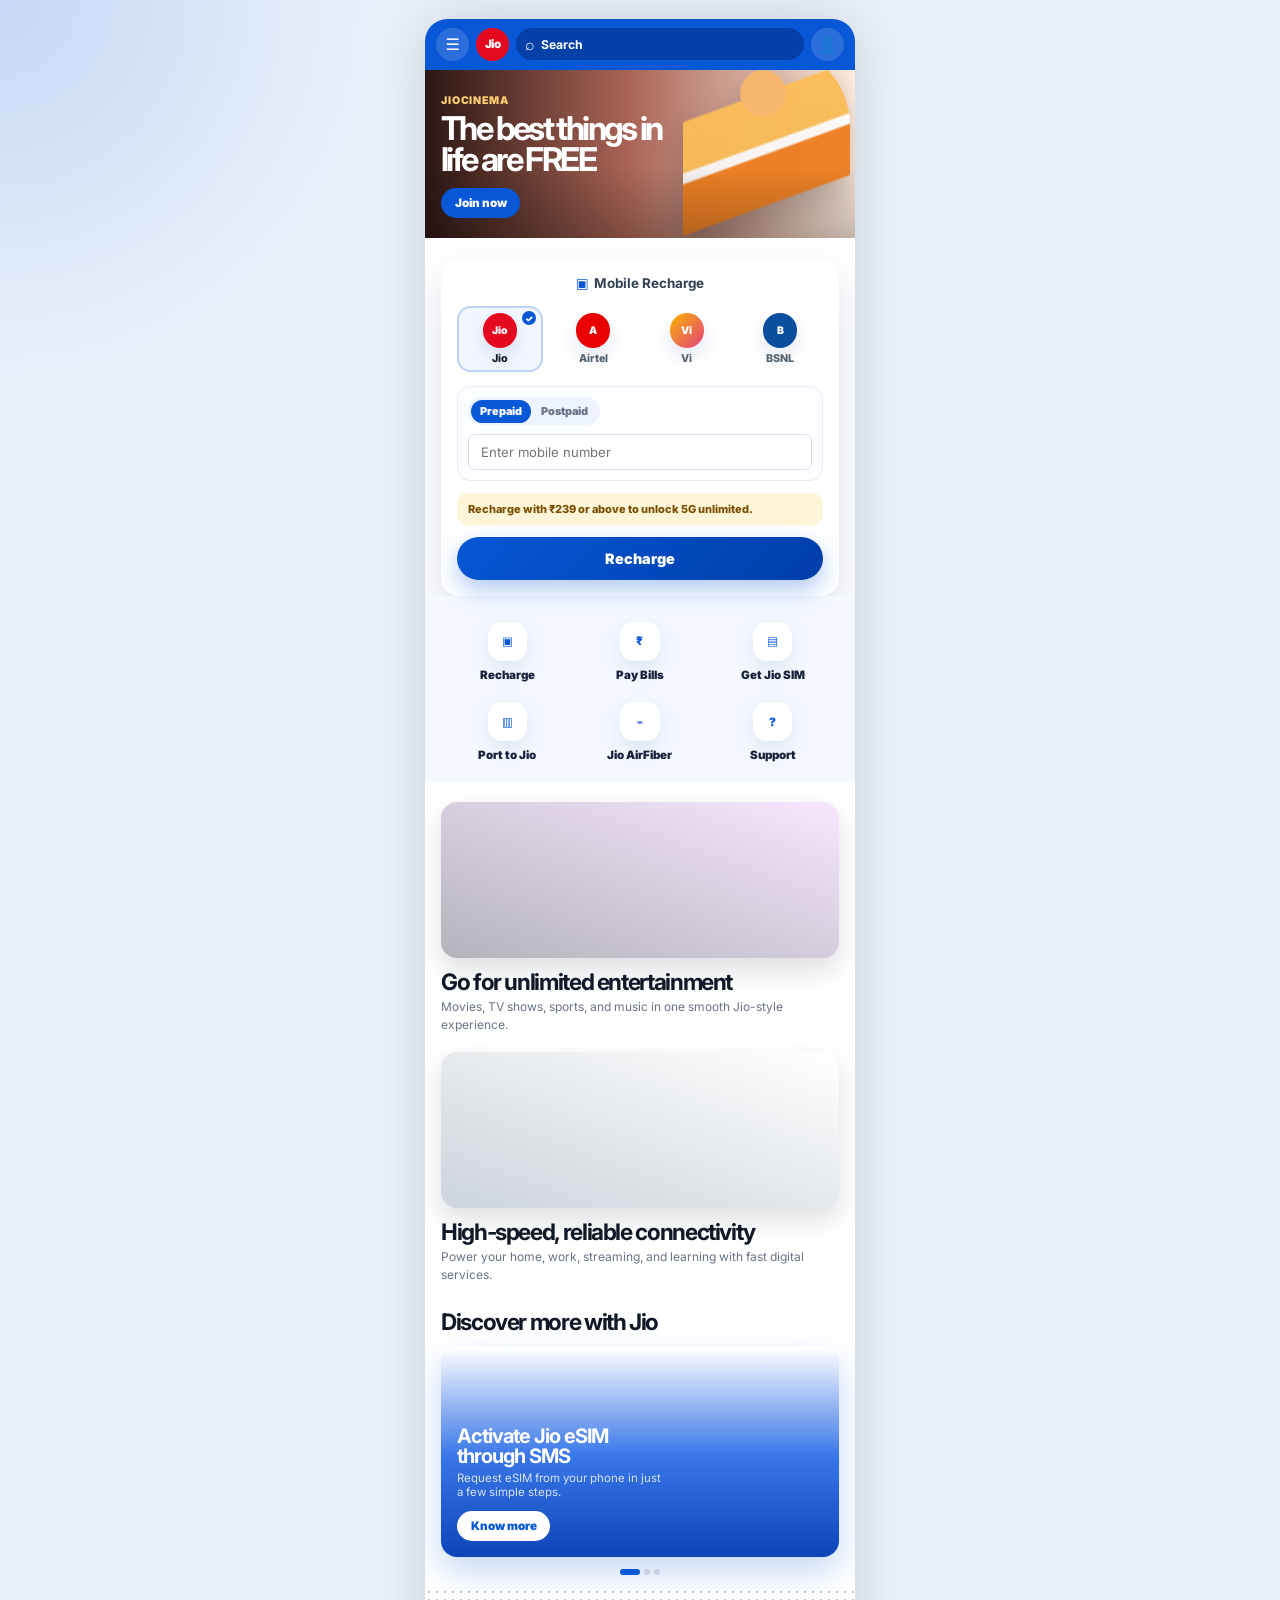
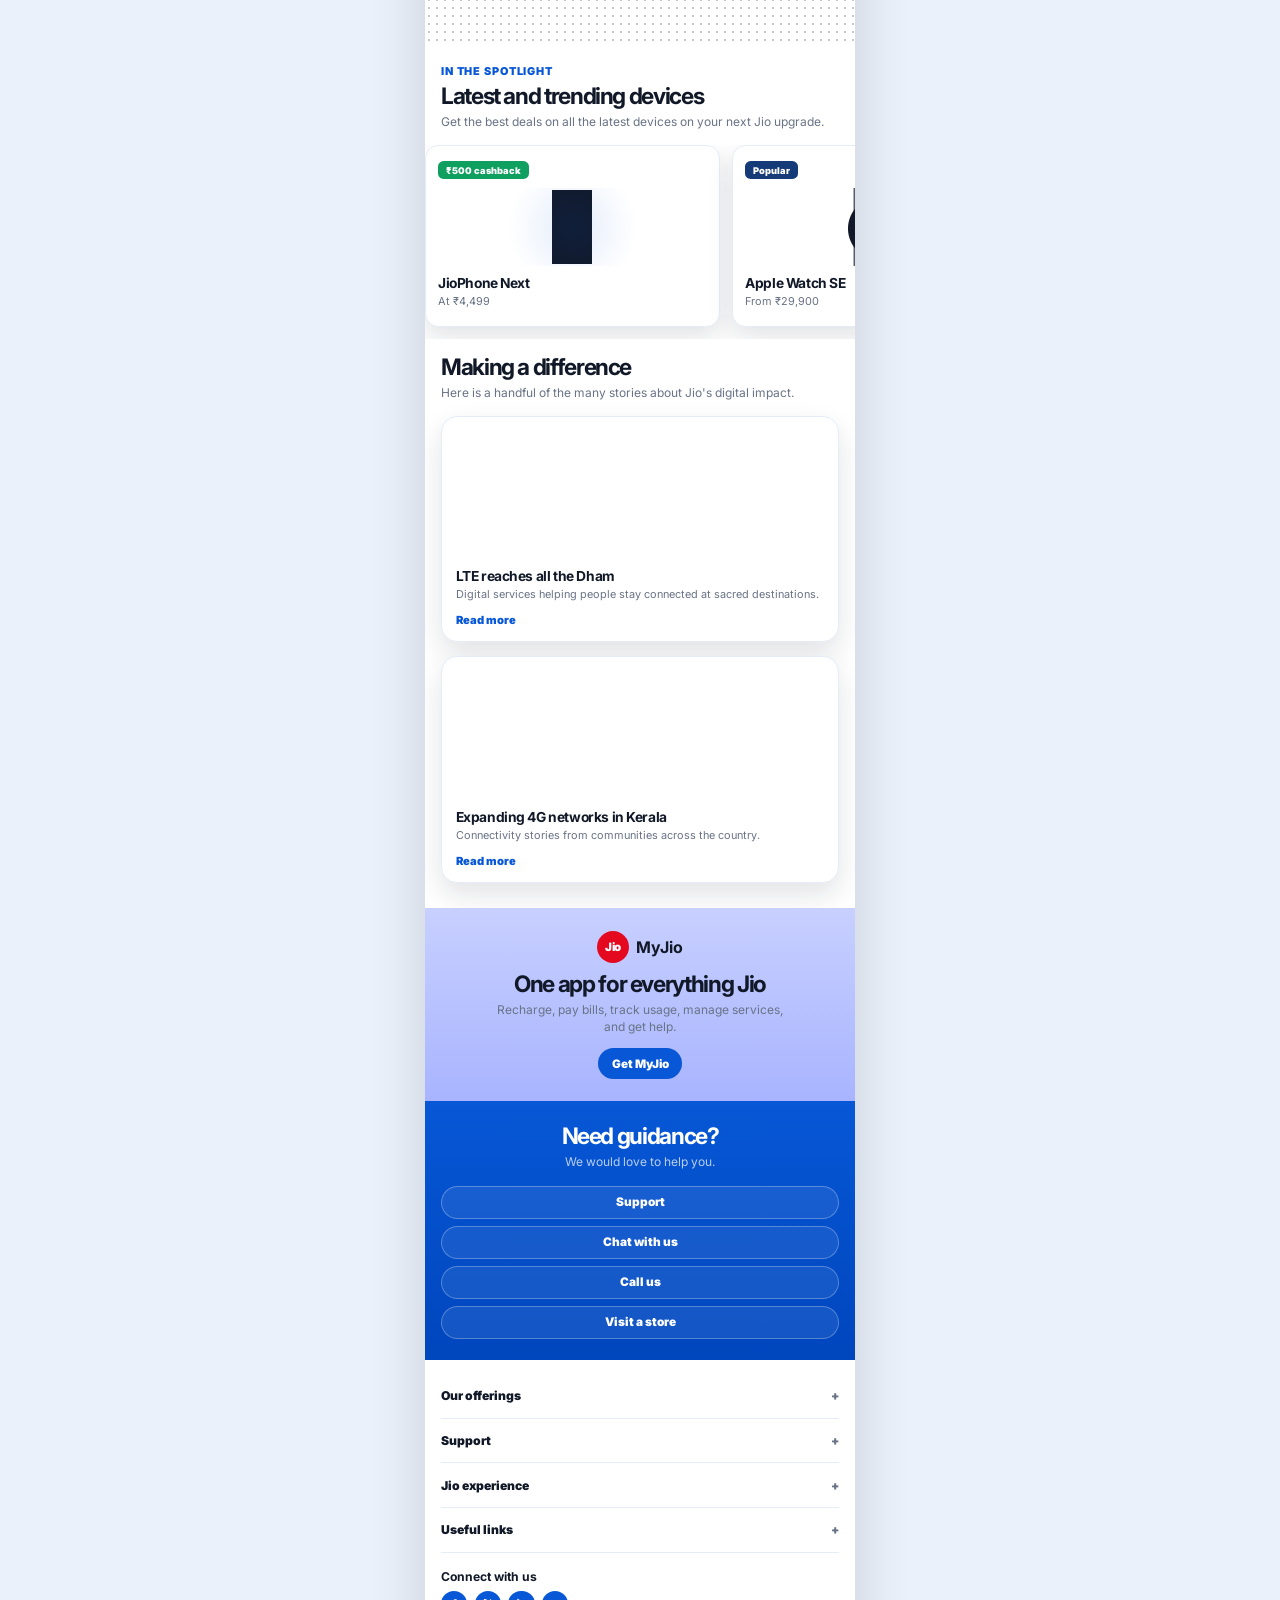
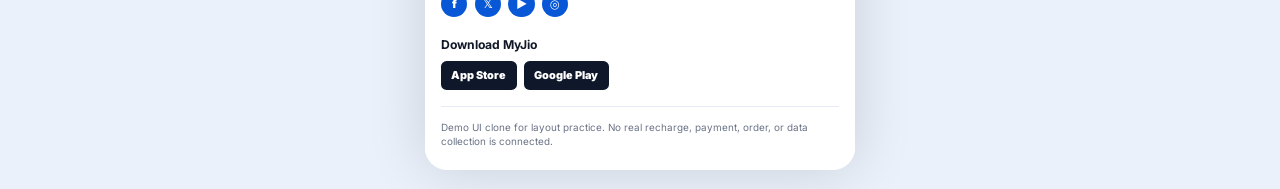
==== index.html @ ea224d12 "Add files via upload" ====
<!DOCTYPE html>
<html lang="en">
<head>
  <meta charset="UTF-8" />
  <meta name="viewport" content="width=device-width, initial-scale=1.0" />
  <meta name="theme-color" content="#0757d6" />
  <title>Jio Style Home Page Clone</title>
  <link rel="preconnect" href="https://fonts.googleapis.com" />
  <link rel="preconnect" href="https://fonts.gstatic.com" crossorigin />
  <link href="https://fonts.googleapis.com/css2?family=Inter:wght@400;500;600;700;800;900&display=swap" rel="stylesheet" />
  <link rel="stylesheet" href="styles.css" />
</head>
<body>
  <div class="mobile-page">
    <header class="jio-header">
      <button class="icon-button" type="button" aria-label="Open menu">☰</button>

      <a class="brand" href="#" aria-label="Jio home">
        <span class="jio-logo">Jio</span>
      </a>

      <label class="search-box" aria-label="Search">
        <span>⌕</span>
        <input type="text" value="Search" readonly />
      </label>

      <button class="profile-button" type="button" aria-label="Profile">👤</button>
    </header>

    <main>
      <section class="hero-banner">
        <div class="hero-copy">
          <p>JioCinema</p>
          <h1>The best things in life are FREE</h1>
          <a href="#recharge">Join now</a>
        </div>
        <div class="hero-person" aria-hidden="true"></div>
      </section>

      <section class="recharge-card" id="recharge">
        <div class="card-title">
          <span class="tiny-phone">▣</span>
          <strong>Mobile Recharge</strong>
        </div>

        <div class="service-tabs" aria-label="Choose mobile operator">
          <button class="active" type="button" data-operator="Jio" aria-pressed="true">
            <span class="mini-logo red">Jio</span>
            Jio
          </button>
          <button type="button" data-operator="Airtel" aria-pressed="false">
            <span class="mini-logo coral">A</span>
            Airtel
          </button>
          <button type="button" data-operator="Vi" aria-pressed="false">
            <span class="mini-logo pink">Vi</span>
            Vi
          </button>
          <button type="button" data-operator="BSNL" aria-pressed="false">
            <span class="mini-logo pale">B</span>
            BSNL
          </button>
        </div>

        <div class="number-box">
          <div class="plan-toggle">
            <button class="selected" type="button">Prepaid</button>
            <button type="button">Postpaid</button>
          </div>
          <input id="mobileNumber" type="tel" inputmode="numeric" maxlength="10" placeholder="Enter mobile number" aria-label="Enter mobile number" />
        </div>

        <p class="recharge-hint" id="rechargeHint">Recharge with ₹239 or above to unlock 5G unlimited.</p>
        <button class="primary-cta" id="rechargeButton" type="button">Recharge</button>
      </section>

      <section class="quick-links" aria-label="Popular services">
        <a href="#recharge">
          <span>▣</span>
          Recharge
        </a>
        <a href="#devices">
          <span>₹</span>
          Pay Bills
        </a>
        <a href="#discover">
          <span>▤</span>
          Get Jio SIM
        </a>
        <a href="#connectivity">
          <span>▥</span>
          Port to Jio
        </a>
        <a href="#discover">
          <span>⌁</span>
          Jio AirFiber
        </a>
        <a href="#guidance">
          <span>?</span>
          Support
        </a>
      </section>

      <section class="story-card entertainment">
        <div class="story-image" aria-hidden="true"></div>
        <h2>Go for unlimited entertainment</h2>
        <p>Movies, TV shows, sports, and music in one smooth Jio-style experience.</p>
      </section>

      <section class="story-card connectivity" id="connectivity">
        <div class="story-image" aria-hidden="true"></div>
        <h2>High-speed, reliable connectivity</h2>
        <p>Power your home, work, streaming, and learning with fast digital services.</p>
      </section>

      <section class="discover-section" id="discover">
        <h2>Discover more with Jio</h2>

        <article class="esim-card">
          <div>
            <h3>Activate Jio eSIM through SMS</h3>
            <p>Request eSIM from your phone in just a few simple steps.</p>
            <a href="#">Know more</a>
          </div>
        </article>

        <div class="slider-dots" aria-hidden="true">
          <span class="active"></span>
          <span></span>
          <span></span>
        </div>
      </section>

      <div class="dot-divider" aria-hidden="true"></div>

      <section class="devices-section" id="devices">
        <p class="section-kicker">In the spotlight</p>
        <h2>Latest and trending devices</h2>
        <p class="section-copy">Get the best deals on all the latest devices on your next Jio upgrade.</p>

        <div class="device-list">
          <article class="device-card">
            <span class="offer-badge">₹500 cashback</span>
            <div class="device-visual phone-device" aria-hidden="true"></div>
            <h3>JioPhone Next</h3>
            <p>At ₹4,499</p>
          </article>

          <article class="device-card">
            <span class="offer-badge green">Popular</span>
            <div class="device-visual watch-device" aria-hidden="true"></div>
            <h3>Apple Watch SE</h3>
            <p>From ₹29,900</p>
          </article>
        </div>
      </section>

      <section class="impact-section">
        <h2>Making a difference</h2>
        <p class="section-copy">Here is a handful of the many stories about Jio's digital impact.</p>

        <article class="impact-card home">
          <div class="impact-image" aria-hidden="true"></div>
          <h3>LTE reaches all the Dham</h3>
          <p>Digital services helping people stay connected at sacred destinations.</p>
          <a href="#">Read more</a>
        </article>

        <article class="impact-card lake">
          <div class="impact-image" aria-hidden="true"></div>
          <h3>Expanding 4G networks in Kerala</h3>
          <p>Connectivity stories from communities across the country.</p>
          <a href="#">Read more</a>
        </article>
      </section>

      <section class="myjio-cta">
        <div class="myjio-lockup">
          <span class="jio-logo">Jio</span>
          <strong>MyJio</strong>
        </div>
        <h2>One app for everything Jio</h2>
        <p>Recharge, pay bills, track usage, manage services, and get help.</p>
        <a href="#guidance">Get MyJio</a>
      </section>

      <section class="guidance" id="guidance">
        <h2>Need guidance?</h2>
        <p>We would love to help you.</p>
        <div class="help-actions">
          <a href="#">Support</a>
          <a href="#">Chat with us</a>
          <a href="#">Call us</a>
          <a href="#">Visit a store</a>
        </div>
      </section>

      <footer class="footer">
        <div class="footer-links">
          <details>
            <summary>Our offerings</summary>
            <a href="#">Mobile</a>
            <a href="#">JioFiber</a>
            <a href="#">AirFiber</a>
          </details>
          <details>
            <summary>Support</summary>
            <a href="#">Track request</a>
            <a href="#">Contact us</a>
          </details>
          <details>
            <summary>Jio experience</summary>
            <a href="#">Apps</a>
            <a href="#">Devices</a>
          </details>
          <details>
            <summary>Useful links</summary>
            <a href="#">Recharge</a>
            <a href="#">Locate store</a>
          </details>
        </div>

        <div class="social-row" aria-label="Social links">
          <strong>Connect with us</strong>
          <span>f</span>
          <span>𝕏</span>
          <span>▶</span>
          <span>◎</span>
        </div>

        <div class="download-row">
          <strong>Download MyJio</strong>
          <div>
            <span class="store-badge">App Store</span>
            <span class="store-badge">Google Play</span>
          </div>
        </div>

        <p class="legal">Demo UI clone for layout practice. No real recharge, payment, order, or data collection is connected.</p>
      </footer>
    </main>
  </div>

  <script src="script.js"></script>
</body>
</html>
---- styles.css ----
:root {
  --jio-blue: #0757d6;
  --jio-blue-dark: #003ea9;
  --jio-red: #e50920;
  --ink: #111827;
  --muted: #697386;
  --soft: #f3f7ff;
  --line: #e6ecf7;
  --card: #ffffff;
  --shadow: 0 18px 46px rgba(0, 32, 96, 0.13);
}

* {
  box-sizing: border-box;
}

html {
  scroll-behavior: smooth;
}

body {
  margin: 0;
  min-height: 100vh;
  font-family: "Inter", system-ui, -apple-system, BlinkMacSystemFont, "Segoe UI", sans-serif;
  color: var(--ink);
  background:
    radial-gradient(circle at top left, rgba(7, 87, 214, 0.16), transparent 24rem),
    #eaf1fb;
}

a {
  color: inherit;
  text-decoration: none;
}

button,
input {
  font: inherit;
}

button {
  cursor: pointer;
}

.mobile-page {
  width: min(100vw, 430px);
  min-height: 100vh;
  margin: 0 auto;
  overflow: hidden;
  background: #fff;
  box-shadow: 0 0 60px rgba(0, 0, 0, 0.14);
}

.jio-header {
  position: sticky;
  top: 0;
  z-index: 20;
  display: grid;
  grid-template-columns: auto auto 1fr auto;
  gap: 0.45rem;
  align-items: center;
  padding: 0.55rem 0.7rem;
  color: #fff;
  background: var(--jio-blue);
}

.icon-button,
.profile-button {
  display: grid;
  width: 2.05rem;
  height: 2.05rem;
  place-items: center;
  border: 0;
  border-radius: 999px;
  color: #fff;
  background: rgba(255, 255, 255, 0.14);
}

.brand {
  display: inline-flex;
  align-items: center;
}

.jio-logo {
  display: inline-grid;
  width: 2.05rem;
  height: 2.05rem;
  place-items: center;
  border-radius: 50%;
  color: #fff;
  background: var(--jio-red);
  font-size: 0.72rem;
  font-weight: 900;
  letter-spacing: -0.06em;
}

.search-box {
  display: flex;
  align-items: center;
  gap: 0.25rem;
  min-width: 0;
  height: 2rem;
  padding: 0 0.55rem;
  border-radius: 999px;
  background: rgba(0, 43, 125, 0.5);
}

.search-box input {
  width: 100%;
  min-width: 0;
  border: 0;
  outline: 0;
  color: #fff;
  background: transparent;
  font-size: 0.76rem;
  font-weight: 700;
}

.hero-banner {
  position: relative;
  min-height: 168px;
  overflow: hidden;
  background:
    linear-gradient(90deg, rgba(30, 8, 5, 0.94), rgba(135, 39, 19, 0.72) 47%, rgba(255, 159, 81, 0.18)),
    url("https://images.unsplash.com/photo-1517841905240-472988babdf9?auto=format&fit=crop&w=760&q=80") center right / cover;
}

.hero-banner::after {
  position: absolute;
  inset: auto 0 0;
  height: 42%;
  content: "";
  background: linear-gradient(0deg, rgba(0, 0, 0, 0.24), transparent);
}

.hero-copy {
  position: relative;
  z-index: 2;
  width: 56%;
  padding: 1.55rem 0 1.15rem 1rem;
  color: #fff;
}

.hero-copy p {
  margin: 0 0 0.35rem;
  color: #ffce73;
  font-size: 0.66rem;
  font-weight: 900;
  text-transform: uppercase;
  letter-spacing: 0.08em;
}

.hero-copy h1 {
  margin: 0 0 0.75rem;
  font-size: clamp(1.35rem, 8vw, 2.05rem);
  line-height: 0.96;
  letter-spacing: -0.08em;
}

.hero-copy a,
.esim-card a,
.myjio-cta a {
  display: inline-flex;
  align-items: center;
  justify-content: center;
  min-height: 1.9rem;
  padding: 0 0.85rem;
  border-radius: 999px;
  color: #fff;
  background: var(--jio-blue);
  font-size: 0.73rem;
  font-weight: 900;
}

.hero-person {
  position: absolute;
  right: 0.3rem;
  bottom: -1.1rem;
  width: 39%;
  height: 125%;
  border-radius: 5rem 5rem 0 0;
  background:
    radial-gradient(circle at 48% 23%, #f7b66e 0 12%, transparent 13%),
    linear-gradient(160deg, transparent 28%, rgba(250, 188, 88, 0.96) 29% 47%, rgba(255, 255, 255, 0.9) 48% 51%, rgba(237, 128, 36, 0.98) 52% 70%, transparent 71%);
  filter: drop-shadow(0 14px 16px rgba(0, 0, 0, 0.24));
}

.recharge-card {
  width: calc(100% - 2rem);
  margin: 1.35rem auto 0;
  padding: 1rem;
  border-radius: 1.1rem;
  background: #fff;
  box-shadow: var(--shadow);
}

.card-title {
  display: flex;
  justify-content: center;
  gap: 0.35rem;
  align-items: center;
  margin-bottom: 0.9rem;
  color: #334155;
  font-size: 0.84rem;
}

.tiny-phone {
  color: var(--jio-blue);
}

.service-tabs {
  display: grid;
  grid-template-columns: repeat(4, 1fr);
  gap: 0.5rem;
  margin-bottom: 0.85rem;
}

.service-tabs button {
  position: relative;
  display: grid;
  justify-items: center;
  gap: 0.25rem;
  border: 2px solid transparent;
  border-radius: 0.85rem;
  padding: 0.35rem 0.15rem;
  color: #526070;
  background: transparent;
  font-size: 0.67rem;
  font-weight: 800;
}

.mini-logo {
  display: grid;
  width: 2.15rem;
  height: 2.15rem;
  place-items: center;
  border-radius: 50%;
  color: #fff;
  font-size: 0.65rem;
  font-weight: 900;
  box-shadow: 0 8px 20px rgba(0, 48, 120, 0.12);
}

.service-tabs .active {
  color: #111827;
  border-color: rgba(7, 87, 214, 0.22);
  background: #f2f7ff;
}

.service-tabs .active::after {
  position: absolute;
  right: 0.28rem;
  top: 0.22rem;
  display: grid;
  width: 0.9rem;
  height: 0.9rem;
  place-items: center;
  border-radius: 50%;
  color: #fff;
  background: var(--jio-blue);
  content: "✓";
  font-size: 0.58rem;
  font-weight: 900;
}

.red {
  background: var(--jio-red);
}

.coral {
  background: #e90000;
}

.pink {
  background: linear-gradient(135deg, #f8b400, #e53f80);
}

.pale {
  color: #fff;
  background: #0a4f9e;
}

.number-box {
  padding: 0.65rem;
  border: 1px solid var(--line);
  border-radius: 0.8rem;
  background: #fbfdff;
}

.plan-toggle {
  display: inline-flex;
  margin-bottom: 0.55rem;
  padding: 0.16rem;
  border-radius: 999px;
  background: #eef4ff;
}

.plan-toggle button {
  border: 0;
  border-radius: 999px;
  padding: 0.28rem 0.58rem;
  color: var(--muted);
  background: transparent;
  font-size: 0.68rem;
  font-weight: 900;
}

.plan-toggle .selected {
  color: #fff;
  background: var(--jio-blue);
}

.number-box input {
  width: 100%;
  height: 2.25rem;
  border: 1px solid #d5deee;
  border-radius: 0.45rem;
  outline: 0;
  padding: 0 0.7rem;
  font-size: 0.82rem;
}

.recharge-hint {
  margin: 0.75rem 0;
  padding: 0.55rem 0.7rem;
  border-radius: 0.65rem;
  color: #7a4e00;
  background: #fff5d9;
  font-size: 0.69rem;
  font-weight: 800;
}

.demo-message {
  color: #0046bd;
  background: #eaf2ff;
}

.primary-cta {
  width: 100%;
  min-height: 2.7rem;
  border: 0;
  border-radius: 999px;
  color: #fff;
  background: linear-gradient(135deg, #0757d6, #003ea9);
  font-size: 0.9rem;
  font-weight: 900;
  box-shadow: 0 10px 24px rgba(7, 87, 214, 0.32);
}

.quick-links {
  display: grid;
  grid-template-columns: repeat(3, 1fr);
  row-gap: 1.25rem;
  padding: 1.6rem 1rem 1.3rem;
  background: #f5f8ff;
}

.quick-links a {
  display: grid;
  justify-items: center;
  gap: 0.45rem;
  color: #17233c;
  font-size: 0.72rem;
  font-weight: 900;
}

.quick-links span {
  display: grid;
  width: 2.45rem;
  height: 2.45rem;
  place-items: center;
  border-radius: 0.85rem;
  color: var(--jio-blue);
  background: #fff;
  box-shadow: 0 7px 20px rgba(18, 74, 145, 0.11);
}

.story-card,
.discover-section,
.devices-section,
.impact-section {
  padding: 1.15rem 1rem 0;
  background: #fff;
}

.story-image {
  height: 156px;
  margin-bottom: 0.75rem;
  border-radius: 1rem;
  background-size: cover;
  background-position: center;
  box-shadow: 0 12px 28px rgba(15, 23, 42, 0.14);
}

.entertainment .story-image {
  background:
    linear-gradient(20deg, rgba(7, 5, 29, 0.3), rgba(178, 22, 255, 0.1)),
    url("https://images.unsplash.com/photo-1535016120720-40c646be5580?auto=format&fit=crop&w=760&q=80") center / cover;
}

.connectivity .story-image {
  background:
    linear-gradient(20deg, rgba(5, 39, 78, 0.2), rgba(255, 255, 255, 0.05)),
    url("https://images.unsplash.com/photo-1517048676732-d65bc937f952?auto=format&fit=crop&w=760&q=80") center / cover;
}

.story-card h2,
.discover-section h2,
.devices-section h2,
.impact-section h2,
.myjio-cta h2,
.guidance h2 {
  margin: 0 0 0.35rem;
  font-size: 1.42rem;
  line-height: 1.02;
  letter-spacing: -0.06em;
}

.story-card p,
.section-copy,
.myjio-cta p,
.guidance p,
.legal {
  margin: 0;
  color: var(--muted);
  font-size: 0.75rem;
  line-height: 1.45;
}

.discover-section {
  padding-top: 1.7rem;
}

.esim-card {
  display: flex;
  align-items: flex-end;
  min-height: 210px;
  margin-top: 0.85rem;
  padding: 1rem;
  border-radius: 1rem;
  color: #fff;
  background:
    linear-gradient(0deg, rgba(0, 58, 181, 0.95) 0%, rgba(0, 80, 226, 0.78) 48%, rgba(255, 255, 255, 0.05) 100%),
    url("https://images.unsplash.com/photo-1492724441997-5dc865305da7?auto=format&fit=crop&w=760&q=80") center / cover;
  box-shadow: 0 14px 34px rgba(7, 87, 214, 0.24);
}

.esim-card h3 {
  max-width: 13rem;
  margin: 0 0 0.3rem;
  font-size: 1.25rem;
  line-height: 1;
  letter-spacing: -0.05em;
}

.esim-card p {
  max-width: 13rem;
  margin: 0 0 0.75rem;
  color: rgba(255, 255, 255, 0.82);
  font-size: 0.72rem;
}

.esim-card a {
  color: var(--jio-blue);
  background: #fff;
}

.slider-dots {
  display: flex;
  justify-content: center;
  gap: 0.25rem;
  padding: 0.75rem 0 0.25rem;
}

.slider-dots span {
  width: 0.36rem;
  height: 0.36rem;
  border-radius: 999px;
  background: #c6d0e1;
}

.slider-dots .active {
  width: 1.25rem;
  background: var(--jio-blue);
}

.dot-divider {
  height: 3.6rem;
  margin-top: 0.6rem;
  background-image: radial-gradient(#1f2937 1px, transparent 1.2px);
  background-size: 8px 8px;
  opacity: 0.26;
}

.section-kicker {
  margin: 0 0 0.35rem;
  color: var(--jio-blue);
  font-size: 0.68rem;
  font-weight: 900;
  text-transform: uppercase;
  letter-spacing: 0.08em;
}

.device-list {
  display: flex;
  gap: 0.8rem;
  overflow-x: auto;
  margin: 0.9rem -1rem 0;
  padding: 0 1rem 0.8rem;
  scroll-snap-type: x mandatory;
}

.device-list::-webkit-scrollbar {
  display: none;
}

.device-card {
  position: relative;
  flex: 0 0 74%;
  min-height: 182px;
  padding: 0.75rem;
  border: 1px solid var(--line);
  border-radius: 0.85rem;
  background: #fff;
  box-shadow: 0 10px 25px rgba(15, 23, 42, 0.12);
  scroll-snap-align: start;
}

.offer-badge {
  display: inline-flex;
  margin-bottom: 0.55rem;
  padding: 0.24rem 0.5rem;
  border-radius: 0.35rem;
  color: #fff;
  background: #0f9f5f;
  font-size: 0.58rem;
  font-weight: 900;
}

.offer-badge.green {
  background: #143b78;
}

.device-visual {
  height: 78px;
  margin-bottom: 0.55rem;
}

.phone-device {
  background:
    radial-gradient(circle at center, rgba(7, 87, 214, 0.11), transparent 4rem),
    linear-gradient(#111827, #111827) center / 40px 74px no-repeat,
    linear-gradient(#6fe7ff, #2651ff) center / 32px 62px no-repeat;
  border-radius: 1rem;
}

.watch-device {
  background:
    radial-gradient(circle at 50% 52%, #111827 0 31px, transparent 32px),
    linear-gradient(90deg, transparent 40%, #0f172a 41% 59%, transparent 60%),
    radial-gradient(circle at 50% 52%, #dff5ff 0 22px, transparent 23px);
}

.device-card h3,
.impact-card h3 {
  margin: 0 0 0.2rem;
  font-size: 0.86rem;
  letter-spacing: -0.03em;
}

.device-card p,
.impact-card p {
  margin: 0;
  color: var(--muted);
  font-size: 0.68rem;
  line-height: 1.45;
}

.impact-section {
  padding-top: 1rem;
  padding-bottom: 0.8rem;
}

.impact-card {
  margin-top: 0.9rem;
  overflow: hidden;
  border: 1px solid var(--line);
  border-radius: 1rem;
  background: #fff;
  box-shadow: 0 12px 28px rgba(15, 23, 42, 0.12);
}

.impact-image {
  height: 140px;
  background-size: cover;
  background-position: center;
}

.impact-card.home .impact-image {
  background-image: url("https://images.unsplash.com/photo-1605648916319-cf082f7524a1?auto=format&fit=crop&w=760&q=80");
}

.impact-card.lake .impact-image {
  background-image: url("https://images.unsplash.com/photo-1593693397690-362cb9666fc2?auto=format&fit=crop&w=760&q=80");
}

.impact-card h3,
.impact-card p,
.impact-card a {
  margin-left: 0.85rem;
  margin-right: 0.85rem;
}

.impact-card h3 {
  margin-top: 0.7rem;
}

.impact-card a {
  display: inline-flex;
  margin-top: 0.65rem;
  margin-bottom: 0.85rem;
  color: var(--jio-blue);
  font-size: 0.7rem;
  font-weight: 900;
}

.myjio-cta {
  margin-top: 0.8rem;
  padding: 1.4rem 1rem;
  text-align: center;
  background: linear-gradient(180deg, #c8d0ff 0%, #a8b4ff 100%);
}

.myjio-lockup {
  display: inline-flex;
  gap: 0.45rem;
  align-items: center;
  margin-bottom: 0.55rem;
}

.myjio-cta h2 {
  max-width: 16rem;
  margin-left: auto;
  margin-right: auto;
}

.myjio-cta p {
  max-width: 18rem;
  margin: 0 auto 0.8rem;
}

.myjio-cta a {
  background: var(--jio-blue);
}

.guidance {
  padding: 1.45rem 1rem 1.35rem;
  text-align: center;
  color: #fff;
  background: linear-gradient(180deg, #0757d6, #0046bd);
}

.guidance p {
  color: rgba(255, 255, 255, 0.72);
}

.help-actions {
  display: grid;
  gap: 0.45rem;
  margin-top: 0.95rem;
}

.help-actions a {
  display: flex;
  justify-content: center;
  align-items: center;
  min-height: 2.05rem;
  border: 1px solid rgba(255, 255, 255, 0.28);
  border-radius: 999px;
  color: #fff;
  font-size: 0.74rem;
  font-weight: 900;
  background: rgba(255, 255, 255, 0.08);
}

.footer {
  padding: 0.85rem 1rem 1.3rem;
  background: #fff;
}

.footer-links details {
  border-bottom: 1px solid var(--line);
}

.footer-links summary {
  display: flex;
  justify-content: space-between;
  padding: 0.9rem 0;
  list-style: none;
  cursor: pointer;
  font-size: 0.76rem;
  font-weight: 900;
}

.footer-links summary::after {
  content: "+";
  color: var(--muted);
}

.footer-links details[open] summary::after {
  content: "−";
}

.footer-links a {
  display: block;
  padding: 0 0 0.55rem;
  color: var(--muted);
  font-size: 0.72rem;
  font-weight: 700;
}

.social-row,
.download-row {
  margin-top: 1rem;
}

.social-row {
  display: flex;
  align-items: center;
  gap: 0.45rem;
  flex-wrap: wrap;
}

.social-row strong,
.download-row strong {
  width: 100%;
  font-size: 0.76rem;
}

.social-row span {
  display: grid;
  width: 1.65rem;
  height: 1.65rem;
  place-items: center;
  border-radius: 50%;
  color: #fff;
  background: var(--jio-blue);
  font-size: 0.72rem;
  font-weight: 900;
}

.download-row div {
  display: flex;
  gap: 0.45rem;
  margin-top: 0.45rem;
}

.store-badge {
  display: inline-flex;
  align-items: center;
  min-height: 1.85rem;
  padding: 0 0.65rem;
  border-radius: 0.35rem;
  color: #fff;
  background: #0f172a;
  font-size: 0.68rem;
  font-weight: 900;
}

.legal {
  margin-top: 1rem;
  padding-top: 0.8rem;
  border-top: 1px solid var(--line);
  font-size: 0.62rem;
}

.plans-page {
  background: #f5f7fb;
}

.plans-header {
  grid-template-columns: auto auto 1fr auto;
}

.back-button {
  display: grid;
  width: 2.05rem;
  height: 2.05rem;
  place-items: center;
  border-radius: 999px;
  color: #fff;
  background: rgba(255, 255, 255, 0.14);
  font-weight: 900;
}

.plans-main {
  min-height: calc(100vh - 3.15rem);
  background: #f5f7fb;
}

.recharging-strip {
  display: flex;
  justify-content: space-between;
  align-items: center;
  gap: 0.8rem;
  padding: 0.72rem 0.85rem;
  border-bottom: 1px solid #e3e8f2;
  background: #fff;
  color: #172033;
  font-size: 0.76rem;
}

.recharging-strip span {
  min-width: 0;
  overflow: hidden;
  text-overflow: ellipsis;
  white-space: nowrap;
}

.recharging-strip a {
  flex: 0 0 auto;
  color: var(--jio-blue);
  font-size: 0.72rem;
  font-weight: 800;
}

.offer-timer {
  display: flex;
  justify-content: center;
  gap: 0.35rem;
  align-items: center;
  padding: 0.5rem 0.85rem;
  border-bottom: 1px solid #e7ecf5;
  background: #fff;
  color: #506075;
  font-size: 0.72rem;
}

.offer-timer strong {
  color: #24334d;
}

.offer-timer strong::before {
  content: "◷";
  margin-right: 0.2rem;
  color: var(--jio-blue);
}

.plans-section {
  padding: 1.4rem 0.55rem 2rem;
}

.plans-section h1 {
  margin: 0 0 0.45rem;
  color: #0b1220;
  font-size: 1.42rem;
  line-height: 1;
  letter-spacing: -0.06em;
}

.recommended-title {
  margin: 0 0 0.85rem;
  color: #111827;
  font-size: 0.82rem;
  font-weight: 800;
}

.offer-plan-card {
  margin-bottom: 1rem;
  padding: 0.8rem;
  border-radius: 1rem;
  background: #dde7f2;
  box-shadow: 0 8px 22px rgba(15, 23, 42, 0.1);
}

.plan-card-head {
  display: flex;
  justify-content: space-between;
  gap: 0.75rem;
  align-items: flex-start;
}

.dark-badge {
  display: inline-flex;
  min-height: 1.35rem;
  align-items: center;
  padding: 0 0.5rem;
  border-radius: 0.2rem;
  color: #fff;
  background: #1f354c;
  font-size: 0.58rem;
  font-weight: 900;
  letter-spacing: 0.03em;
}

.deal-stamp {
  color: #da1131;
  font-size: 0.48rem;
  font-weight: 900;
  line-height: 0.95;
  text-align: center;
  text-transform: uppercase;
}

.price-line {
  display: flex;
  gap: 0.6rem;
  align-items: baseline;
  margin-top: 0.75rem;
}

.price-line strong {
  font-size: 1rem;
  font-weight: 900;
}

.price-line del {
  color: #1f2937;
  font-size: 0.86rem;
  font-weight: 800;
}

.view-details {
  display: inline-flex;
  margin-top: 0.25rem;
  color: var(--jio-blue);
  font-size: 0.66rem;
  font-weight: 900;
}

.plan-meta {
  display: grid;
  grid-template-columns: repeat(4, 1fr);
  gap: 0.45rem;
  margin: 0.9rem 0 0.7rem;
}

.plan-meta div {
  min-width: 0;
}

.plan-meta span,
.subscription-title {
  display: block;
  margin-bottom: 0.18rem;
  color: #596579;
  font-size: 0.58rem;
  font-weight: 800;
  text-transform: uppercase;
}

.plan-meta strong {
  display: block;
  color: #152034;
  font-size: 0.68rem;
  line-height: 1.15;
  font-weight: 900;
}

.subscription-title {
  margin: 0 0 0.4rem;
}

.subscription-icons {
  display: flex;
  flex-wrap: wrap;
  gap: 0.32rem;
  margin-bottom: 0.72rem;
}

.sub {
  display: grid;
  width: 1.45rem;
  height: 1.45rem;
  place-items: center;
  border-radius: 50%;
  color: #fff;
  font-size: 0.48rem;
  font-weight: 900;
  box-shadow: inset 0 0 0 1px rgba(255, 255, 255, 0.35);
}

.sub.red {
  background: #ef1c25;
}

.sub.pink {
  background: #ec3f92;
}

.sub.teal {
  background: #13b6b3;
}

.sub.orange {
  background: #ff8a00;
}

.sub.black {
  background: #111;
}

.sub.sky {
  background: #2eb5ee;
}

.sub.navy {
  background: #233d8f;
}

.sub.dark {
  background: #222;
}

.plan-recharge-button {
  width: 100%;
  min-height: 2.25rem;
  border: 0;
  border-radius: 999px;
  color: #fff;
  background: linear-gradient(135deg, #0757d6, #003ea9);
  font-size: 0.78rem;
  font-weight: 900;
  box-shadow: 0 8px 18px rgba(7, 87, 214, 0.2);
}

.payment-page {
  background: #fff;
}

.payment-main {
  min-height: calc(100vh - 3.15rem);
  padding: 1.8rem 0.55rem;
  background: #fff;
}

.upi-card {
  padding: 1.25rem 0.65rem 0.9rem;
  border: 1px solid #dce4ef;
  border-radius: 0.85rem;
  background: #fff;
  box-shadow: 0 2px 8px rgba(15, 23, 42, 0.04);
}

.upi-card h1 {
  margin: 0 0 1.05rem;
  text-align: center;
  color: #111827;
  font-size: 1rem;
  line-height: 1.2;
  letter-spacing: -0.02em;
}

.upi-option {
  display: flex;
  width: 100%;
  min-height: 3.65rem;
  align-items: center;
  gap: 0.85rem;
  margin-top: 0.65rem;
  padding: 0.6rem 1.15rem;
  border: 1px solid #dfe7f2;
  border-radius: 0.7rem;
  color: #222a38;
  background: #fff;
  text-align: left;
  box-shadow: 0 2px 7px rgba(15, 23, 42, 0.04);
}

.upi-option:active {
  transform: scale(0.99);
}

.upi-option strong {
  font-size: 1.02rem;
  font-weight: 600;
}

.paytm-logo {
  display: inline-flex;
  min-width: 2.6rem;
  color: #123c8c;
  font-size: 0.85rem;
  font-weight: 900;
  letter-spacing: -0.08em;
}

.paytm-logo::first-letter {
  color: #00a7e1;
}

.phonepe-logo {
  display: grid;
  width: 2.25rem;
  height: 2.25rem;
  place-items: center;
  border-radius: 50%;
  color: #fff;
  background: #6732a8;
  font-size: 1.2rem;
  font-weight: 900;
}

.payment-note {
  margin: 0.85rem 0 0;
  color: var(--muted);
  font-size: 0.68rem;
  line-height: 1.45;
  text-align: center;
}

@media (max-width: 430px) {
  .mobile-page {
    width: 100%;
    box-shadow: none;
  }
}

@media (min-width: 480px) {
  body {
    padding: 1.2rem 0;
  }

  .mobile-page {
    border-radius: 1.4rem;
  }
}
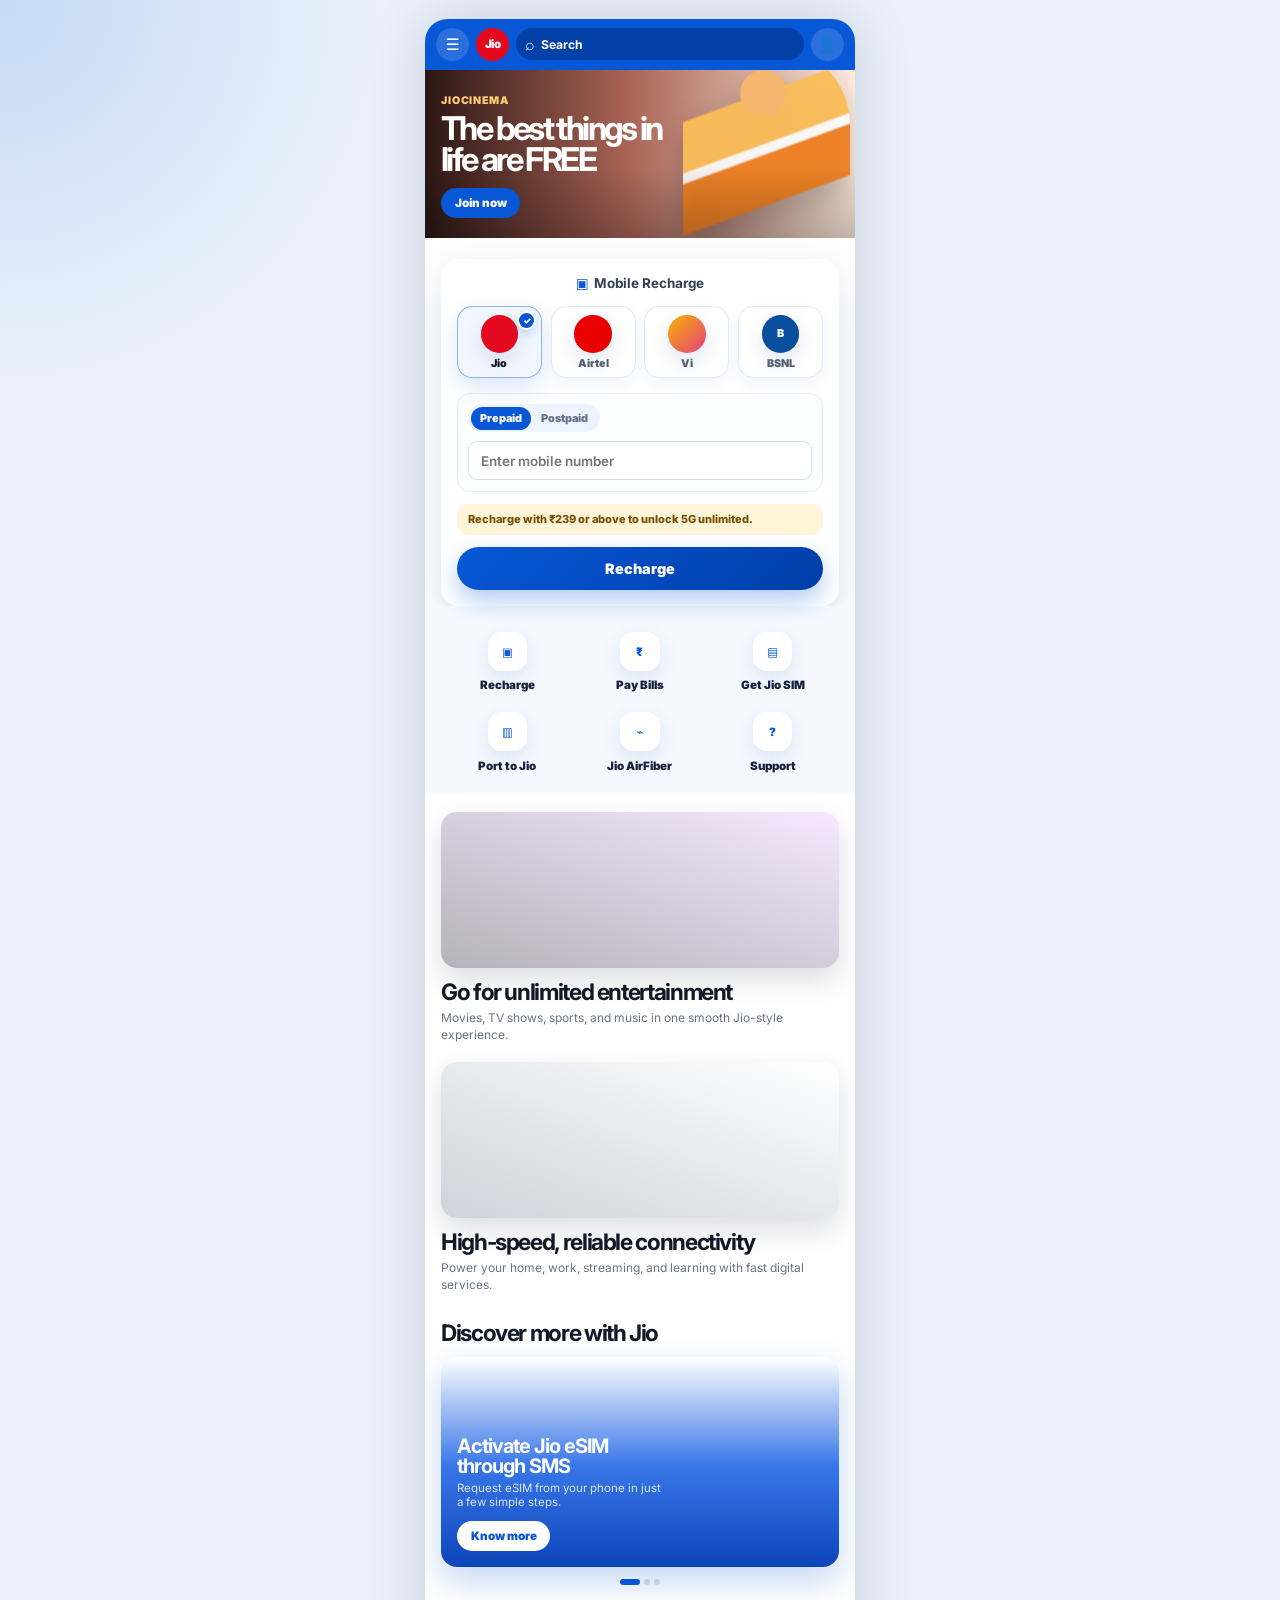
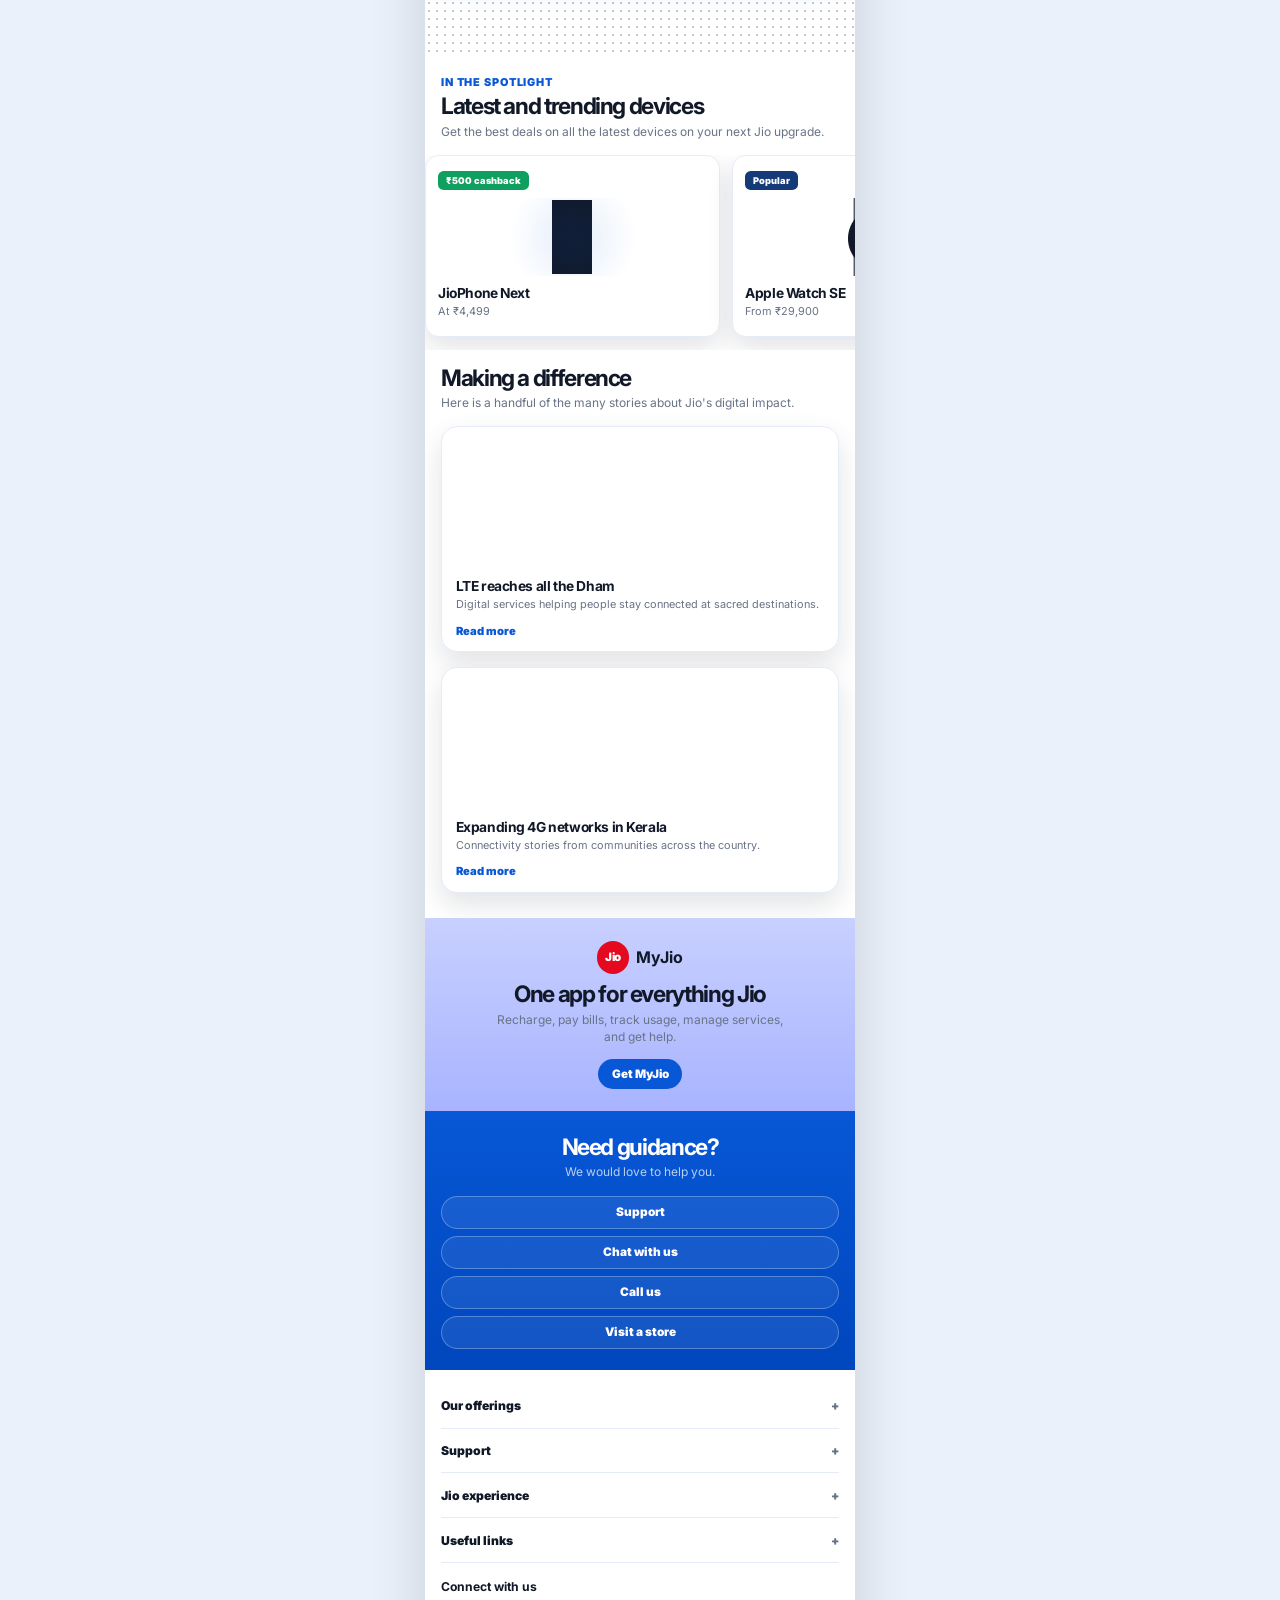
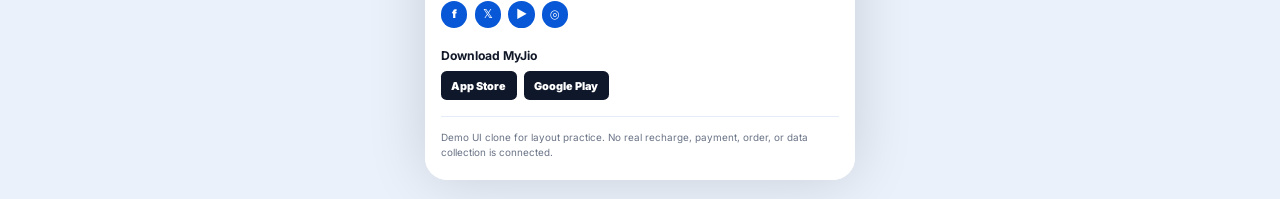
==== commit 03cfa547: "Add data-hint attributes for mobile operators" ====
--- a/index.html
+++ b/index.html
@@ -44,19 +44,19 @@
         </div>
 
         <div class="service-tabs" aria-label="Choose mobile operator">
-          <button class="active" type="button" data-operator="Jio" aria-pressed="true">
-            <span class="mini-logo red">Jio</span>
+          <button class="active" type="button" data-operator="Jio" data-hint="Jio prepaid recharge selected. Enter mobile number to view plans." aria-pressed="true">
+            <span class="mini-logo jio-img"></span>
             Jio
           </button>
-          <button type="button" data-operator="Airtel" aria-pressed="false">
-            <span class="mini-logo coral">A</span>
+          <button type="button" data-operator="Airtel" data-hint="Airtel prepaid recharge selected. Enter mobile number to view plans." aria-pressed="false">
+            <span class="mini-logo airtel-img"></span>
             Airtel
           </button>
-          <button type="button" data-operator="Vi" aria-pressed="false">
-            <span class="mini-logo pink">Vi</span>
+          <button type="button" data-operator="Vi" data-hint="Vi prepaid recharge selected. Enter mobile number to view plans." aria-pressed="false">
+            <span class="mini-logo vi-img"></span>
             Vi
           </button>
-          <button type="button" data-operator="BSNL" aria-pressed="false">
+          <button type="button" data-operator="BSNL" data-hint="BSNL prepaid recharge selected. Enter mobile number to view plans." aria-pressed="false">
             <span class="mini-logo pale">B</span>
             BSNL
           </button>
@@ -64,13 +64,13 @@
 
         <div class="number-box">
           <div class="plan-toggle">
-            <button class="selected" type="button">Prepaid</button>
-            <button type="button">Postpaid</button>
+            <button class="selected" type="button" data-plan="prepaid" aria-pressed="true">Prepaid</button>
+            <button type="button" data-plan="postpaid" aria-pressed="false">Postpaid</button>
           </div>
-          <input id="mobileNumber" type="tel" inputmode="numeric" maxlength="10" placeholder="Enter mobile number" aria-label="Enter mobile number" />
-        </div>
-
-        <p class="recharge-hint" id="rechargeHint">Recharge with ₹239 or above to unlock 5G unlimited.</p>
+          <input id="mobileNumber" type="tel" inputmode="numeric" autocomplete="tel" maxlength="10" placeholder="Enter mobile number" aria-label="Enter mobile number" />
+        </div>
+
+        <p class="recharge-hint" id="rechargeHint" aria-live="polite">Recharge with ₹239 or above to unlock 5G unlimited.</p>
         <button class="primary-cta" id="rechargeButton" type="button">Recharge</button>
       </section>
 
--- a/styles.css
+++ b/styles.css
@@ -210,57 +210,87 @@
 
 .service-tabs {
   display: grid;
-  grid-template-columns: repeat(4, 1fr);
-  gap: 0.5rem;
-  margin-bottom: 0.85rem;
+  grid-template-columns: repeat(4, minmax(0, 1fr));
+  gap: 0.55rem;
+  margin-bottom: 0.9rem;
 }
 
 .service-tabs button {
   position: relative;
   display: grid;
+  min-width: 0;
+  min-height: 4.55rem;
   justify-items: center;
-  gap: 0.25rem;
-  border: 2px solid transparent;
-  border-radius: 0.85rem;
-  padding: 0.35rem 0.15rem;
+  align-content: center;
+  gap: 0.32rem;
+  border: 1px solid #e1eaf7;
+  border-radius: 0.95rem;
+  padding: 0.42rem 0.18rem;
   color: #526070;
-  background: transparent;
+  background: #fff;
   font-size: 0.67rem;
-  font-weight: 800;
+  font-weight: 900;
+  line-height: 1.05;
+  box-shadow: 0 5px 14px rgba(18, 74, 145, 0.06);
+}
+
+.service-tabs button:active {
+  transform: scale(0.98);
+}
+
+.service-tabs button:focus-visible {
+  outline: 2px solid rgba(7, 87, 214, 0.45);
+  outline-offset: 2px;
+}
+
+.mini-logo.jio-img {
+  background: url("https://upload.wikimedia.org/wikipedia/commons/thumb/6/6b/Jio_logo.svg/240px-Jio_logo.svg.png") center / 75% no-repeat, var(--jio-red);
+}
+
+.mini-logo.airtel-img {
+  background: url("https://upload.wikimedia.org/wikipedia/commons/thumb/a/a4/Airtel_logo.svg/240px-Airtel_logo.svg.png") center / 75% no-repeat, #e90000;
+}
+
+.mini-logo.vi-img {
+  background: url("https://upload.wikimedia.org/wikipedia/commons/thumb/c/c1/Vodafone_Idea_logo.svg/240px-Vodafone_Idea_logo.svg.png") center / 75% no-repeat, linear-gradient(135deg, #f8b400, #e53f80);
 }
 
 .mini-logo {
   display: grid;
-  width: 2.15rem;
-  height: 2.15rem;
+  width: 2.35rem;
+  height: 2.35rem;
   place-items: center;
   border-radius: 50%;
   color: #fff;
-  font-size: 0.65rem;
-  font-weight: 900;
+  font-size: 0.68rem;
+  font-weight: 900;
+  letter-spacing: -0.03em;
   box-shadow: 0 8px 20px rgba(0, 48, 120, 0.12);
 }
 
 .service-tabs .active {
   color: #111827;
-  border-color: rgba(7, 87, 214, 0.22);
+  border-color: rgba(7, 87, 214, 0.42);
   background: #f2f7ff;
+  box-shadow: 0 9px 22px rgba(7, 87, 214, 0.14);
 }
 
 .service-tabs .active::after {
   position: absolute;
-  right: 0.28rem;
-  top: 0.22rem;
-  display: grid;
-  width: 0.9rem;
-  height: 0.9rem;
+  right: 0.3rem;
+  top: 0.28rem;
+  display: grid;
+  width: 0.95rem;
+  height: 0.95rem;
   place-items: center;
+  border: 2px solid #fff;
   border-radius: 50%;
   color: #fff;
   background: var(--jio-blue);
   content: "✓";
   font-size: 0.58rem;
   font-weight: 900;
+  box-shadow: 0 4px 10px rgba(7, 87, 214, 0.22);
 }
 
 .red {
@@ -312,12 +342,20 @@
 
 .number-box input {
   width: 100%;
-  height: 2.25rem;
+  height: 2.45rem;
   border: 1px solid #d5deee;
-  border-radius: 0.45rem;
+  border-radius: 0.55rem;
   outline: 0;
-  padding: 0 0.7rem;
-  font-size: 0.82rem;
+  padding: 0 0.75rem;
+  color: #172033;
+  background: #fff;
+  font-size: 0.84rem;
+  font-weight: 600;
+}
+
+.number-box input:focus {
+  border-color: rgba(7, 87, 214, 0.55);
+  box-shadow: 0 0 0 3px rgba(7, 87, 214, 0.09);
 }
 
 .recharge-hint {
@@ -335,6 +373,16 @@
   background: #eaf2ff;
 }
 
+.error-message {
+  color: #b42318;
+  background: #fff1f0;
+}
+
+.success-message {
+  color: #087443;
+  background: #e9f8ef;
+}
+
 .primary-cta {
   width: 100%;
   min-height: 2.7rem;
@@ -345,6 +393,10 @@
   font-size: 0.9rem;
   font-weight: 900;
   box-shadow: 0 10px 24px rgba(7, 87, 214, 0.32);
+}
+
+.primary-cta:active {
+  transform: translateY(1px);
 }
 
 .quick-links {
@@ -1071,34 +1123,48 @@
   transform: scale(0.99);
 }
 
+.upi-option-copy {
+  display: flex;
+  min-width: 0;
+  flex: 1;
+  flex-direction: column;
+  gap: 0.12rem;
+}
+
 .upi-option strong {
   font-size: 1.02rem;
   font-weight: 600;
 }
 
-.paytm-logo {
-  display: inline-flex;
-  min-width: 2.6rem;
-  color: #123c8c;
-  font-size: 0.85rem;
-  font-weight: 900;
-  letter-spacing: -0.08em;
-}
-
-.paytm-logo::first-letter {
-  color: #00a7e1;
-}
-
+.upi-option-copy small {
+  color: var(--muted);
+  font-size: 0.68rem;
+  font-weight: 600;
+}
+
+.upi-amount {
+  flex: 0 0 auto;
+  margin-left: auto;
+  color: #0757d6;
+  font-size: 0.95rem;
+  font-weight: 900;
+}
+
+.paytm-logo,
 .phonepe-logo {
-  display: grid;
-  width: 2.25rem;
-  height: 2.25rem;
+  display: inline-grid;
+  width: 3.35rem;
+  height: 2.05rem;
+  flex: 0 0 3.35rem;
   place-items: center;
-  border-radius: 50%;
-  color: #fff;
-  background: #6732a8;
-  font-size: 1.2rem;
-  font-weight: 900;
+}
+
+.paytm-logo img,
+.phonepe-logo img {
+  display: block;
+  width: 100%;
+  height: 100%;
+  object-fit: contain;
 }
 
 .payment-note {
@@ -1109,6 +1175,12 @@
   text-align: center;
 }
 
+.payment-note a {
+  color: var(--jio-blue);
+  font-weight: 900;
+  text-decoration: underline;
+}
+
 @media (max-width: 430px) {
   .mobile-page {
     width: 100%;
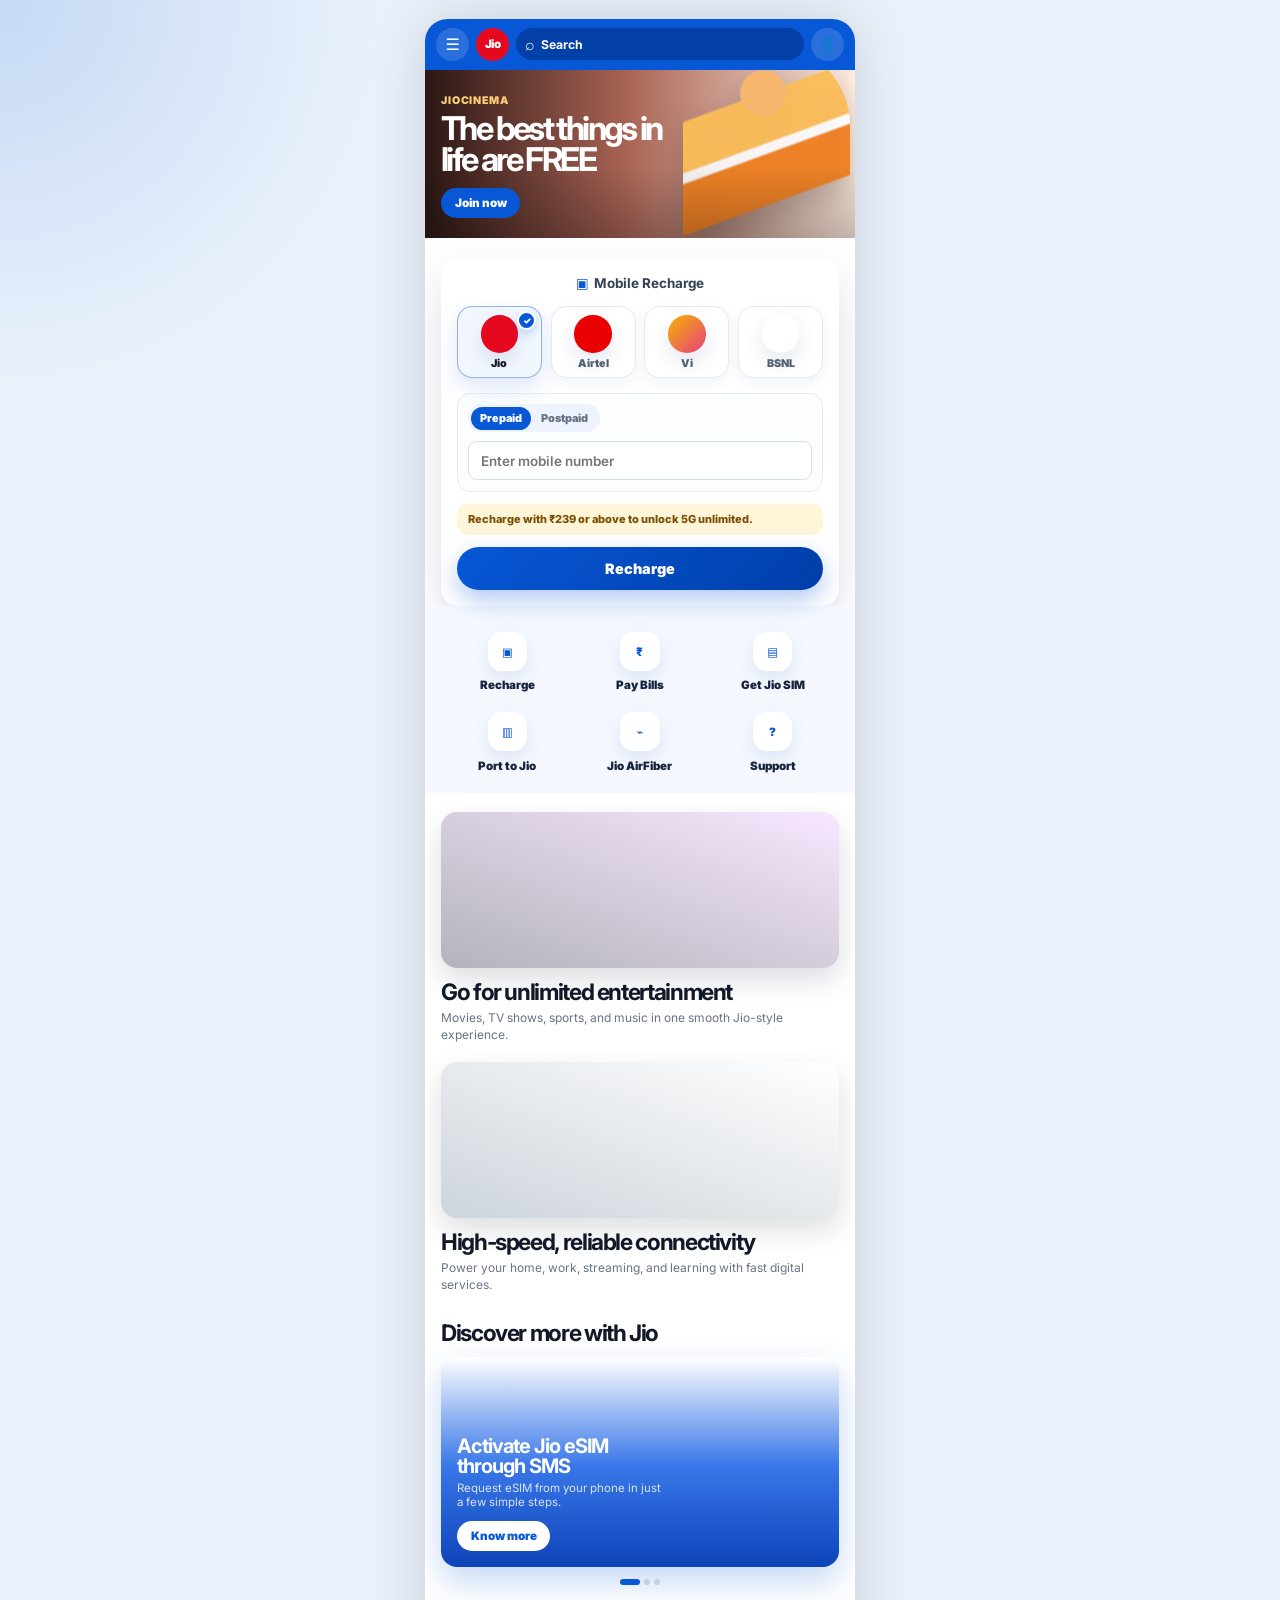
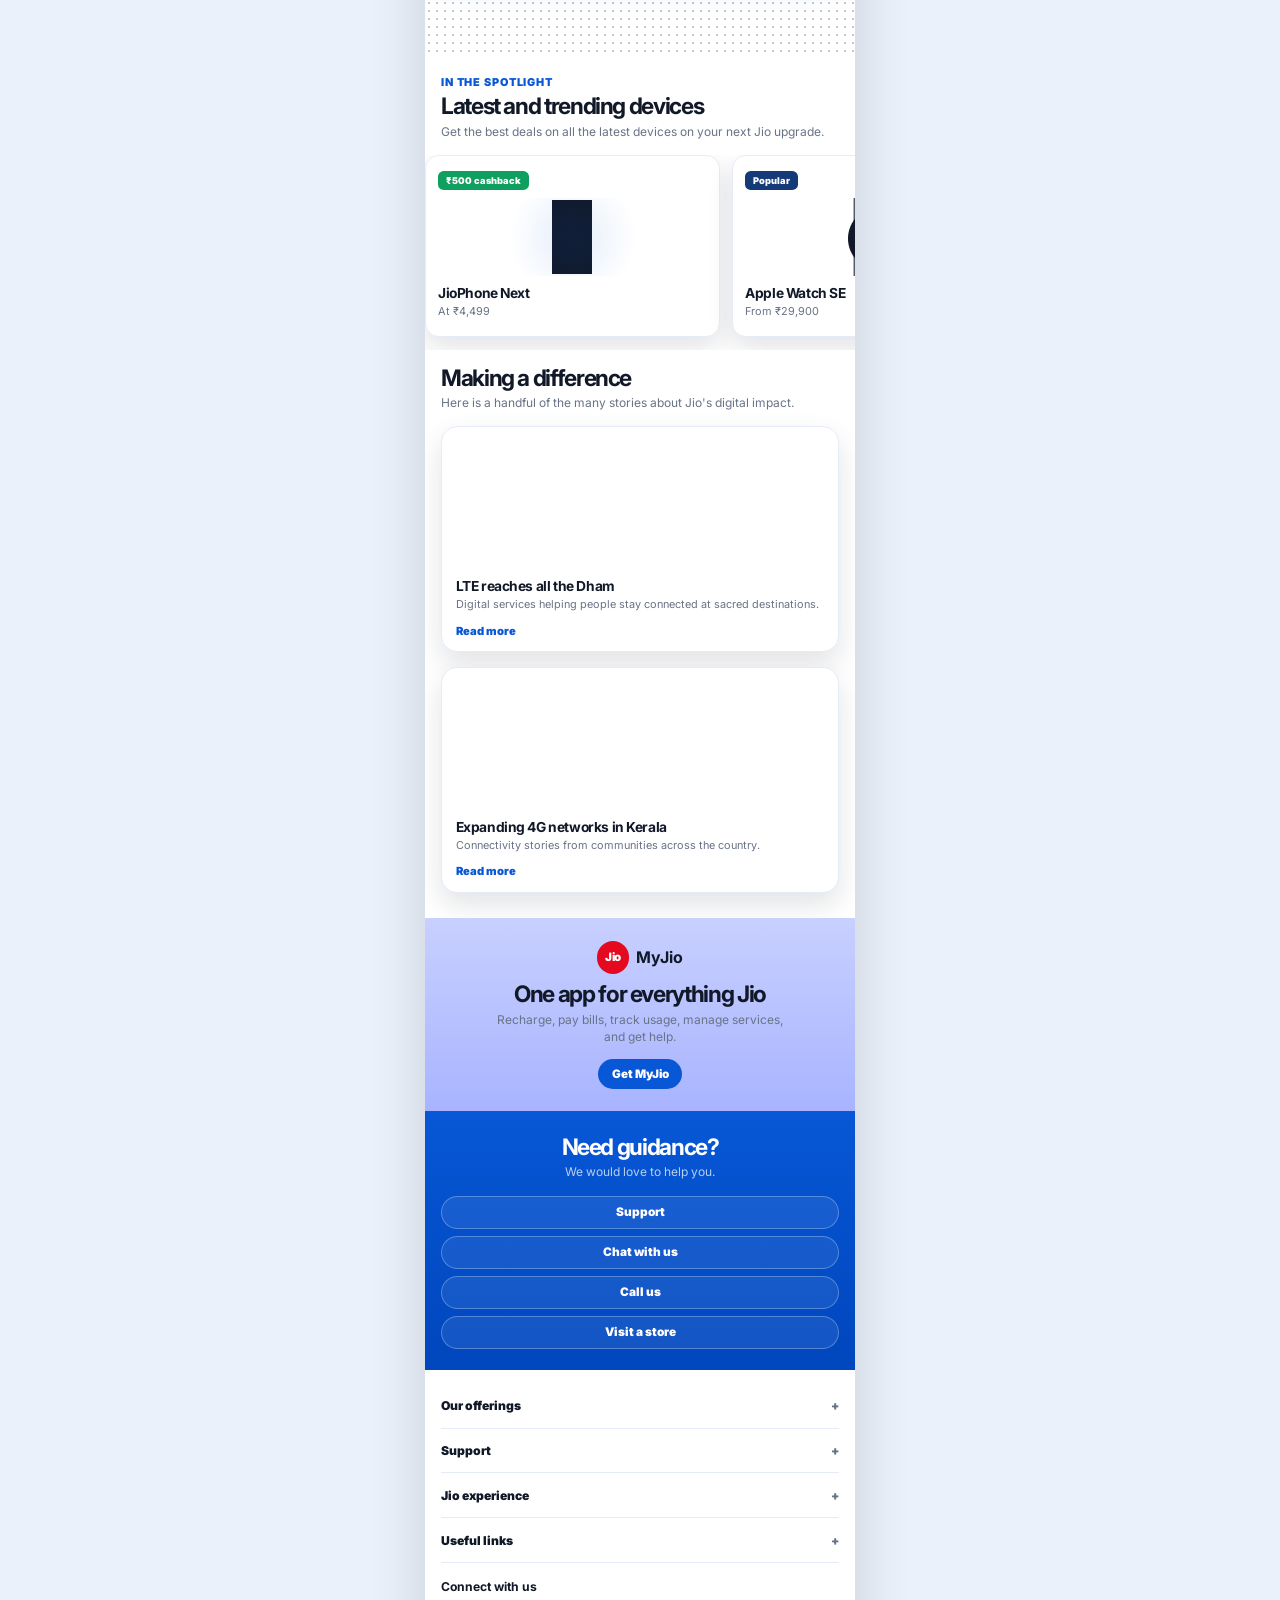
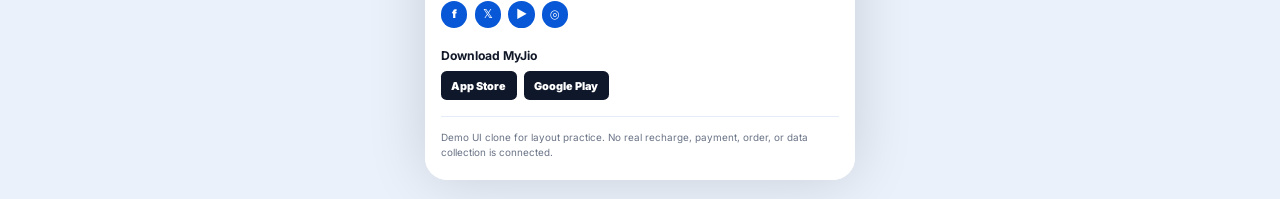
==== commit fc347308: "Update BSNL button logo class" ====
--- a/index.html
+++ b/index.html
@@ -57,7 +57,7 @@
             Vi
           </button>
           <button type="button" data-operator="BSNL" data-hint="BSNL prepaid recharge selected. Enter mobile number to view plans." aria-pressed="false">
-            <span class="mini-logo pale">B</span>
+            <span class="mini-logo bsnl-img"></span>
             BSNL
           </button>
         </div>
